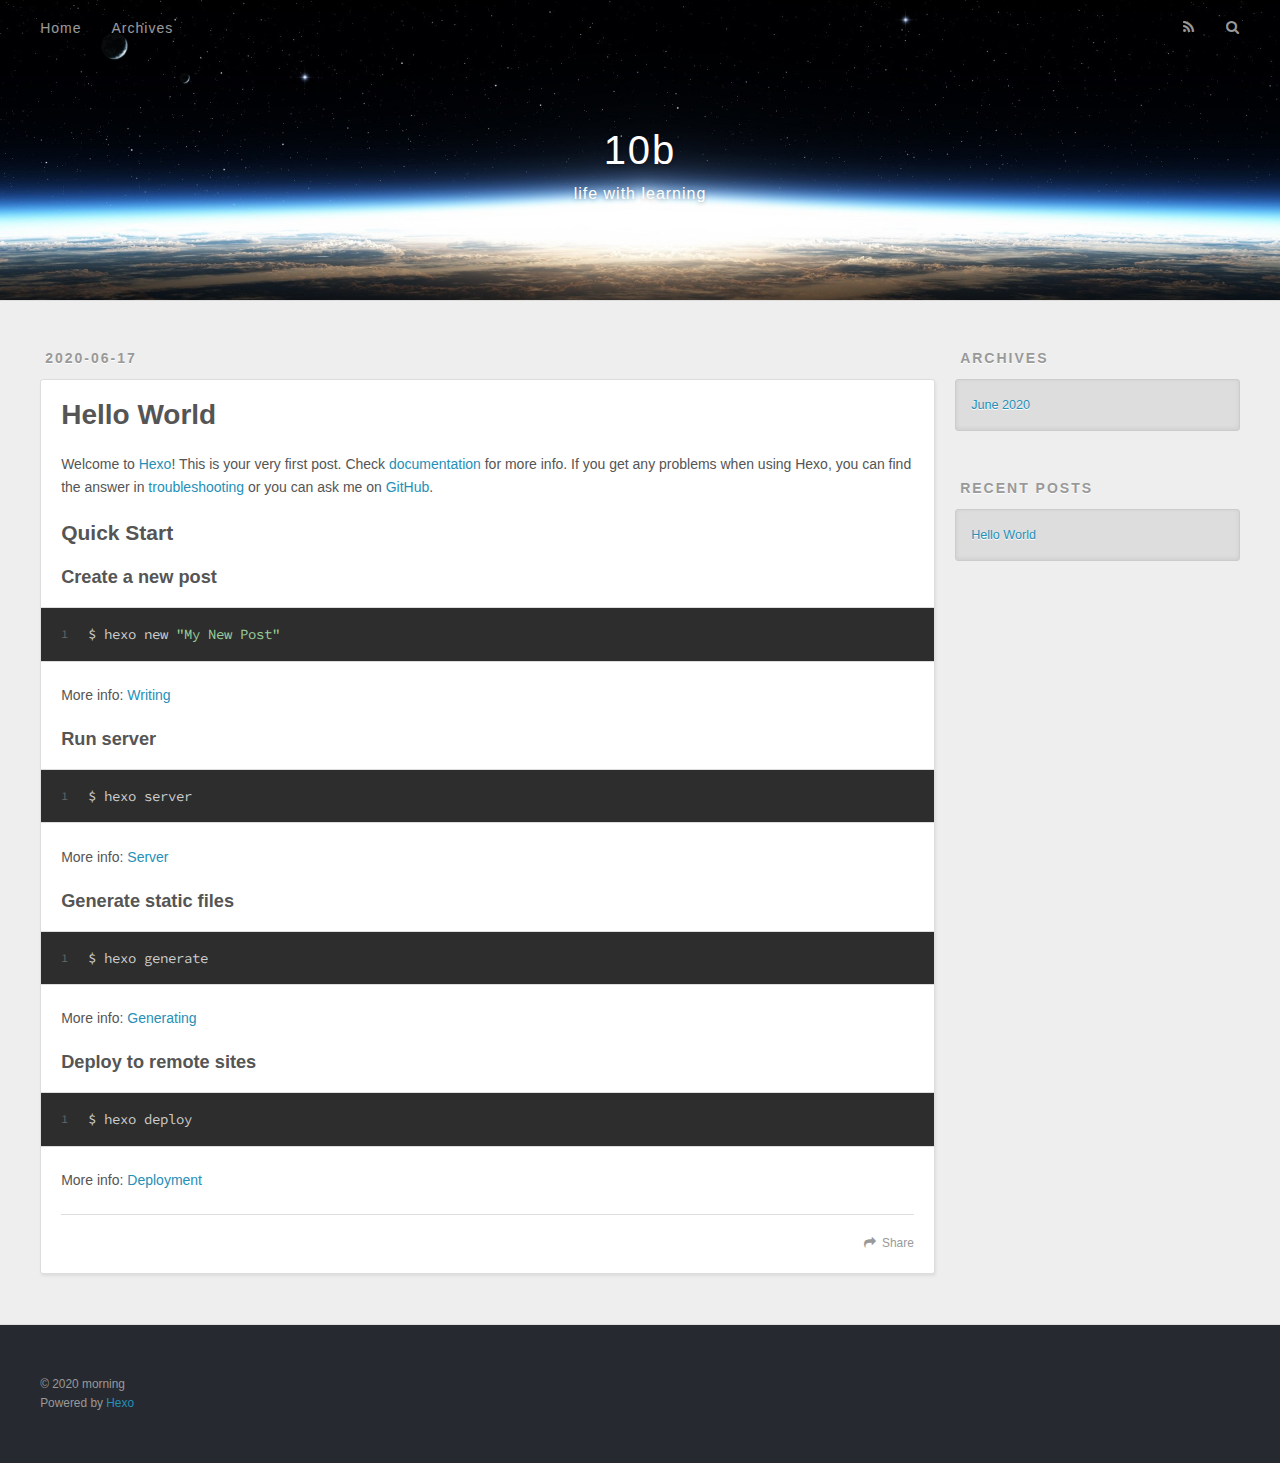
==== index.html @ f396c90d "Site updated: 2020-06-17 15:58:06" ====
<!DOCTYPE html>
<html>
<head>
  <meta charset="utf-8">
  

  
  <title>10b</title>
  <meta name="viewport" content="width=device-width, initial-scale=1, maximum-scale=1">
  <meta property="og:type" content="website">
<meta property="og:title" content="10b">
<meta property="og:url" content="http://morning19.github.io/index.html">
<meta property="og:site_name" content="10b">
<meta property="og:locale" content="en_US">
<meta property="article:author" content="morning">
<meta property="article:tag" content="coding">
<meta property="article:tag" content=" music">
<meta property="article:tag" content=" food">
<meta property="article:tag" content=" environment">
<meta name="twitter:card" content="summary">
  
    <link rel="alternate" href="/atom.xml" title="10b" type="application/atom+xml">
  
  
    <link rel="icon" href="/favicon.png">
  
  
    <link href="//fonts.googleapis.com/css?family=Source+Code+Pro" rel="stylesheet" type="text/css">
  
  
<link rel="stylesheet" href="/css/style.css">

<meta name="generator" content="Hexo 4.2.1"></head>

<body>
  <div id="container">
    <div id="wrap">
      <header id="header">
  <div id="banner"></div>
  <div id="header-outer" class="outer">
    <div id="header-title" class="inner">
      <h1 id="logo-wrap">
        <a href="/" id="logo">10b</a>
      </h1>
      
        <h2 id="subtitle-wrap">
          <a href="/" id="subtitle">life with learning</a>
        </h2>
      
    </div>
    <div id="header-inner" class="inner">
      <nav id="main-nav">
        <a id="main-nav-toggle" class="nav-icon"></a>
        
          <a class="main-nav-link" href="/">Home</a>
        
          <a class="main-nav-link" href="/archives">Archives</a>
        
      </nav>
      <nav id="sub-nav">
        
          <a id="nav-rss-link" class="nav-icon" href="/atom.xml" title="RSS Feed"></a>
        
        <a id="nav-search-btn" class="nav-icon" title="Search"></a>
      </nav>
      <div id="search-form-wrap">
        <form action="//google.com/search" method="get" accept-charset="UTF-8" class="search-form"><input type="search" name="q" class="search-form-input" placeholder="Search"><button type="submit" class="search-form-submit">&#xF002;</button><input type="hidden" name="sitesearch" value="http://morning19.github.io"></form>
      </div>
    </div>
  </div>
</header>
      <div class="outer">
        <section id="main">
  
    <article id="post-hello-world" class="article article-type-post" itemscope itemprop="blogPost">
  <div class="article-meta">
    <a href="/2020/06/17/hello-world/" class="article-date">
  <time datetime="2020-06-17T13:44:21.506Z" itemprop="datePublished">2020-06-17</time>
</a>
    
  </div>
  <div class="article-inner">
    
    
      <header class="article-header">
        
  
    <h1 itemprop="name">
      <a class="article-title" href="/2020/06/17/hello-world/">Hello World</a>
    </h1>
  

      </header>
    
    <div class="article-entry" itemprop="articleBody">
      
        <p>Welcome to <a href="https://hexo.io/" target="_blank" rel="noopener">Hexo</a>! This is your very first post. Check <a href="https://hexo.io/docs/" target="_blank" rel="noopener">documentation</a> for more info. If you get any problems when using Hexo, you can find the answer in <a href="https://hexo.io/docs/troubleshooting.html" target="_blank" rel="noopener">troubleshooting</a> or you can ask me on <a href="https://github.com/hexojs/hexo/issues" target="_blank" rel="noopener">GitHub</a>.</p>
<h2 id="Quick-Start"><a href="#Quick-Start" class="headerlink" title="Quick Start"></a>Quick Start</h2><h3 id="Create-a-new-post"><a href="#Create-a-new-post" class="headerlink" title="Create a new post"></a>Create a new post</h3><figure class="highlight bash"><table><tr><td class="gutter"><pre><span class="line">1</span><br></pre></td><td class="code"><pre><span class="line">$ hexo new <span class="string">"My New Post"</span></span><br></pre></td></tr></table></figure>

<p>More info: <a href="https://hexo.io/docs/writing.html" target="_blank" rel="noopener">Writing</a></p>
<h3 id="Run-server"><a href="#Run-server" class="headerlink" title="Run server"></a>Run server</h3><figure class="highlight bash"><table><tr><td class="gutter"><pre><span class="line">1</span><br></pre></td><td class="code"><pre><span class="line">$ hexo server</span><br></pre></td></tr></table></figure>

<p>More info: <a href="https://hexo.io/docs/server.html" target="_blank" rel="noopener">Server</a></p>
<h3 id="Generate-static-files"><a href="#Generate-static-files" class="headerlink" title="Generate static files"></a>Generate static files</h3><figure class="highlight bash"><table><tr><td class="gutter"><pre><span class="line">1</span><br></pre></td><td class="code"><pre><span class="line">$ hexo generate</span><br></pre></td></tr></table></figure>

<p>More info: <a href="https://hexo.io/docs/generating.html" target="_blank" rel="noopener">Generating</a></p>
<h3 id="Deploy-to-remote-sites"><a href="#Deploy-to-remote-sites" class="headerlink" title="Deploy to remote sites"></a>Deploy to remote sites</h3><figure class="highlight bash"><table><tr><td class="gutter"><pre><span class="line">1</span><br></pre></td><td class="code"><pre><span class="line">$ hexo deploy</span><br></pre></td></tr></table></figure>

<p>More info: <a href="https://hexo.io/docs/one-command-deployment.html" target="_blank" rel="noopener">Deployment</a></p>

      
    </div>
    <footer class="article-footer">
      <a data-url="http://morning19.github.io/2020/06/17/hello-world/" data-id="ckbjf736n0000l4v40rn9cacb" class="article-share-link">Share</a>
      
      
    </footer>
  </div>
  
</article>


  


</section>
        
          <aside id="sidebar">
  
    

  
    

  
    
  
    
  <div class="widget-wrap">
    <h3 class="widget-title">Archives</h3>
    <div class="widget">
      <ul class="archive-list"><li class="archive-list-item"><a class="archive-list-link" href="/archives/2020/06/">June 2020</a></li></ul>
    </div>
  </div>


  
    
  <div class="widget-wrap">
    <h3 class="widget-title">Recent Posts</h3>
    <div class="widget">
      <ul>
        
          <li>
            <a href="/2020/06/17/hello-world/">Hello World</a>
          </li>
        
      </ul>
    </div>
  </div>

  
</aside>
        
      </div>
      <footer id="footer">
  
  <div class="outer">
    <div id="footer-info" class="inner">
      &copy; 2020 morning<br>
      Powered by <a href="http://hexo.io/" target="_blank">Hexo</a>
    </div>
  </div>
</footer>
    </div>
    <nav id="mobile-nav">
  
    <a href="/" class="mobile-nav-link">Home</a>
  
    <a href="/archives" class="mobile-nav-link">Archives</a>
  
</nav>
    

<script src="//ajax.googleapis.com/ajax/libs/jquery/2.0.3/jquery.min.js"></script>


  
<link rel="stylesheet" href="/fancybox/jquery.fancybox.css">

  
<script src="/fancybox/jquery.fancybox.pack.js"></script>




<script src="/js/script.js"></script>




  </div>
</body>
</html>
---- css/style.css ----
body {
  width: 100%;
}
body:before,
body:after {
  content: "";
  display: table;
}
body:after {
  clear: both;
}
html,
body,
div,
span,
applet,
object,
iframe,
h1,
h2,
h3,
h4,
h5,
h6,
p,
blockquote,
pre,
a,
abbr,
acronym,
address,
big,
cite,
code,
del,
dfn,
em,
img,
ins,
kbd,
q,
s,
samp,
small,
strike,
strong,
sub,
sup,
tt,
var,
dl,
dt,
dd,
ol,
ul,
li,
fieldset,
form,
label,
legend,
table,
caption,
tbody,
tfoot,
thead,
tr,
th,
td {
  margin: 0;
  padding: 0;
  border: 0;
  outline: 0;
  font-weight: inherit;
  font-style: inherit;
  font-family: inherit;
  font-size: 100%;
  vertical-align: baseline;
}
body {
  line-height: 1;
  color: #000;
  background: #fff;
}
ol,
ul {
  list-style: none;
}
table {
  border-collapse: separate;
  border-spacing: 0;
  vertical-align: middle;
}
caption,
th,
td {
  text-align: left;
  font-weight: normal;
  vertical-align: middle;
}
a img {
  border: none;
}
input,
button {
  margin: 0;
  padding: 0;
}
input::-moz-focus-inner,
button::-moz-focus-inner {
  border: 0;
  padding: 0;
}
@font-face {
  font-family: FontAwesome;
  font-style: normal;
  font-weight: normal;
  src: url("fonts/fontawesome-webfont.eot?v=#4.0.3");
  src: url("fonts/fontawesome-webfont.eot?#iefix&v=#4.0.3") format("embedded-opentype"), url("fonts/fontawesome-webfont.woff?v=#4.0.3") format("woff"), url("fonts/fontawesome-webfont.ttf?v=#4.0.3") format("truetype"), url("fonts/fontawesome-webfont.svg#fontawesomeregular?v=#4.0.3") format("svg");
}
html,
body,
#container {
  height: 100%;
}
body {
  background: #eee;
  font: 14px -apple-system, BlinkMacSystemFont, "Segoe UI", "Roboto", "Oxygen", "Ubuntu", "Cantarell", "Fira Sans", "Droid Sans", "Helvetica Neue", sans-serif;
  -webkit-text-size-adjust: 100%;
}
.outer {
  max-width: 1220px;
  margin: 0 auto;
  padding: 0 20px;
}
.outer:before,
.outer:after {
  content: "";
  display: table;
}
.outer:after {
  clear: both;
}
.inner {
  display: inline;
  float: left;
  width: 98.33333333333333%;
  margin: 0 0.833333333333333%;
}
.left,
.alignleft {
  float: left;
}
.right,
.alignright {
  float: right;
}
.clear {
  clear: both;
}
#container {
  position: relative;
}
.mobile-nav-on {
  overflow: hidden;
}
#wrap {
  height: 100%;
  width: 100%;
  position: absolute;
  top: 0;
  left: 0;
  -webkit-transition: 0.2s ease-out;
  -moz-transition: 0.2s ease-out;
  -ms-transition: 0.2s ease-out;
  transition: 0.2s ease-out;
  z-index: 1;
  background: #eee;
}
.mobile-nav-on #wrap {
  left: 280px;
}
@media screen and (min-width: 768px) {
  #main {
    display: inline;
    float: left;
    width: 73.33333333333333%;
    margin: 0 0.833333333333333%;
  }
}
.article-date,
.article-category-link,
.archive-year,
.widget-title {
  text-decoration: none;
  text-transform: uppercase;
  letter-spacing: 2px;
  color: #999;
  margin-bottom: 1em;
  margin-left: 5px;
  line-height: 1em;
  text-shadow: 0 1px #fff;
  font-weight: bold;
}
.article-inner,
.archive-article-inner {
  background: #fff;
  -webkit-box-shadow: 1px 2px 3px #ddd;
  box-shadow: 1px 2px 3px #ddd;
  border: 1px solid #ddd;
  border-radius: 3px;
}
.article-entry h1,
.widget h1 {
  font-size: 2em;
}
.article-entry h2,
.widget h2 {
  font-size: 1.5em;
}
.article-entry h3,
.widget h3 {
  font-size: 1.3em;
}
.article-entry h4,
.widget h4 {
  font-size: 1.2em;
}
.article-entry h5,
.widget h5 {
  font-size: 1em;
}
.article-entry h6,
.widget h6 {
  font-size: 1em;
  color: #999;
}
.article-entry hr,
.widget hr {
  border: 1px dashed #ddd;
}
.article-entry strong,
.widget strong {
  font-weight: bold;
}
.article-entry em,
.widget em,
.article-entry cite,
.widget cite {
  font-style: italic;
}
.article-entry sup,
.widget sup,
.article-entry sub,
.widget sub {
  font-size: 0.75em;
  line-height: 0;
  position: relative;
  vertical-align: baseline;
}
.article-entry sup,
.widget sup {
  top: -0.5em;
}
.article-entry sub,
.widget sub {
  bottom: -0.2em;
}
.article-entry small,
.widget small {
  font-size: 0.85em;
}
.article-entry acronym,
.widget acronym,
.article-entry abbr,
.widget abbr {
  border-bottom: 1px dotted;
}
.article-entry ul,
.widget ul,
.article-entry ol,
.widget ol,
.article-entry dl,
.widget dl {
  margin: 0 20px;
  line-height: 1.6em;
}
.article-entry ul ul,
.widget ul ul,
.article-entry ol ul,
.widget ol ul,
.article-entry ul ol,
.widget ul ol,
.article-entry ol ol,
.widget ol ol {
  margin-top: 0;
  margin-bottom: 0;
}
.article-entry ul,
.widget ul {
  list-style: disc;
}
.article-entry ol,
.widget ol {
  list-style: decimal;
}
.article-entry dt,
.widget dt {
  font-weight: bold;
}
#header {
  height: 300px;
  position: relative;
  border-bottom: 1px solid #ddd;
}
#header:before,
#header:after {
  content: "";
  position: absolute;
  left: 0;
  right: 0;
  height: 40px;
}
#header:before {
  top: 0;
  background: -webkit-linear-gradient(rgba(0,0,0,0.2), transparent);
  background: -moz-linear-gradient(rgba(0,0,0,0.2), transparent);
  background: -ms-linear-gradient(rgba(0,0,0,0.2), transparent);
  background: linear-gradient(rgba(0,0,0,0.2), transparent);
}
#header:after {
  bottom: 0;
  background: -webkit-linear-gradient(transparent, rgba(0,0,0,0.2));
  background: -moz-linear-gradient(transparent, rgba(0,0,0,0.2));
  background: -ms-linear-gradient(transparent, rgba(0,0,0,0.2));
  background: linear-gradient(transparent, rgba(0,0,0,0.2));
}
#header-outer {
  height: 100%;
  position: relative;
}
#header-inner {
  position: relative;
  overflow: hidden;
}
#banner {
  position: absolute;
  top: 0;
  left: 0;
  width: 100%;
  height: 100%;
  background: url("images/banner.jpg") center #000;
  -webkit-background-size: cover;
  -moz-background-size: cover;
  background-size: cover;
  z-index: -1;
}
#header-title {
  text-align: center;
  height: 40px;
  position: absolute;
  top: 50%;
  left: 0;
  margin-top: -20px;
}
#logo,
#subtitle {
  text-decoration: none;
  color: #fff;
  font-weight: 300;
  text-shadow: 0 1px 4px rgba(0,0,0,0.3);
}
#logo {
  font-size: 40px;
  line-height: 40px;
  letter-spacing: 2px;
}
#subtitle {
  font-size: 16px;
  line-height: 16px;
  letter-spacing: 1px;
}
#subtitle-wrap {
  margin-top: 16px;
}
#main-nav {
  float: left;
  margin-left: -15px;
}
.nav-icon,
.main-nav-link {
  float: left;
  color: #fff;
  opacity: 0.6;
  text-decoration: none;
  text-shadow: 0 1px rgba(0,0,0,0.2);
  -webkit-transition: opacity 0.2s;
  -moz-transition: opacity 0.2s;
  -ms-transition: opacity 0.2s;
  transition: opacity 0.2s;
  display: block;
  padding: 20px 15px;
}
.nav-icon:hover,
.main-nav-link:hover {
  opacity: 1;
}
.nav-icon {
  font-family: FontAwesome;
  text-align: center;
  font-size: 14px;
  width: 14px;
  height: 14px;
  padding: 20px 15px;
  position: relative;
  cursor: pointer;
}
.main-nav-link {
  font-weight: 300;
  letter-spacing: 1px;
}
@media screen and (max-width: 479px) {
  .main-nav-link {
    display: none;
  }
}
#main-nav-toggle {
  display: none;
}
#main-nav-toggle:before {
  content: "\f0c9";
}
@media screen and (max-width: 479px) {
  #main-nav-toggle {
    display: block;
  }
}
#sub-nav {
  float: right;
  margin-right: -15px;
}
#nav-rss-link:before {
  content: "\f09e";
}
#nav-search-btn:before {
  content: "\f002";
}
#search-form-wrap {
  position: absolute;
  top: 15px;
  width: 150px;
  height: 30px;
  right: -150px;
  opacity: 0;
  -webkit-transition: 0.2s ease-out;
  -moz-transition: 0.2s ease-out;
  -ms-transition: 0.2s ease-out;
  transition: 0.2s ease-out;
}
#search-form-wrap.on {
  opacity: 1;
  right: 0;
}
@media screen and (max-width: 479px) {
  #search-form-wrap {
    width: 100%;
    right: -100%;
  }
}
.search-form {
  position: absolute;
  top: 0;
  left: 0;
  right: 0;
  background: #fff;
  padding: 5px 15px;
  border-radius: 15px;
  -webkit-box-shadow: 0 0 10px rgba(0,0,0,0.3);
  box-shadow: 0 0 10px rgba(0,0,0,0.3);
}
.search-form-input {
  border: none;
  background: none;
  color: #555;
  width: 100%;
  font: 13px -apple-system, BlinkMacSystemFont, "Segoe UI", "Roboto", "Oxygen", "Ubuntu", "Cantarell", "Fira Sans", "Droid Sans", "Helvetica Neue", sans-serif;
  outline: none;
}
.search-form-input::-webkit-search-results-decoration,
.search-form-input::-webkit-search-cancel-button {
  -webkit-appearance: none;
}
.search-form-submit {
  position: absolute;
  top: 50%;
  right: 10px;
  margin-top: -7px;
  font: 13px FontAwesome;
  border: none;
  background: none;
  color: #bbb;
  cursor: pointer;
}
.search-form-submit:hover,
.search-form-submit:focus {
  color: #777;
}
.article {
  margin: 50px 0;
}
.article-inner {
  overflow: hidden;
}
.article-meta:before,
.article-meta:after {
  content: "";
  display: table;
}
.article-meta:after {
  clear: both;
}
.article-date {
  float: left;
}
.article-category {
  float: left;
  line-height: 1em;
  color: #ccc;
  text-shadow: 0 1px #fff;
  margin-left: 8px;
}
.article-category:before {
  content: "\2022";
}
.article-category-link {
  margin: 0 12px 1em;
}
.article-header {
  padding: 20px 20px 0;
}
.article-title {
  text-decoration: none;
  font-size: 2em;
  font-weight: bold;
  color: #555;
  line-height: 1.1em;
  -webkit-transition: color 0.2s;
  -moz-transition: color 0.2s;
  -ms-transition: color 0.2s;
  transition: color 0.2s;
}
a.article-title:hover {
  color: #258fb8;
}
.article-entry {
  color: #555;
  padding: 0 20px;
}
.article-entry:before,
.article-entry:after {
  content: "";
  display: table;
}
.article-entry:after {
  clear: both;
}
.article-entry p,
.article-entry table {
  line-height: 1.6em;
  margin: 1.6em 0;
}
.article-entry h1,
.article-entry h2,
.article-entry h3,
.article-entry h4,
.article-entry h5,
.article-entry h6 {
  font-weight: bold;
}
.article-entry h1,
.article-entry h2,
.article-entry h3,
.article-entry h4,
.article-entry h5,
.article-entry h6 {
  line-height: 1.1em;
  margin: 1.1em 0;
}
.article-entry a {
  color: #258fb8;
  text-decoration: none;
}
.article-entry a:hover {
  text-decoration: underline;
}
.article-entry ul,
.article-entry ol,
.article-entry dl {
  margin-top: 1.6em;
  margin-bottom: 1.6em;
}
.article-entry img,
.article-entry video {
  max-width: 100%;
  height: auto;
  display: block;
  margin: auto;
}
.article-entry iframe {
  border: none;
}
.article-entry table {
  width: 100%;
  border-collapse: collapse;
  border-spacing: 0;
}
.article-entry th {
  font-weight: bold;
  border-bottom: 3px solid #ddd;
  padding-bottom: 0.5em;
}
.article-entry td {
  border-bottom: 1px solid #ddd;
  padding: 10px 0;
}
.article-entry blockquote {
  font-family: Georgia, "Times New Roman", serif;
  font-size: 1.4em;
  margin: 1.6em 20px;
  text-align: center;
}
.article-entry blockquote footer {
  font-size: 14px;
  margin: 1.6em 0;
  font-family: -apple-system, BlinkMacSystemFont, "Segoe UI", "Roboto", "Oxygen", "Ubuntu", "Cantarell", "Fira Sans", "Droid Sans", "Helvetica Neue", sans-serif;
}
.article-entry blockquote footer cite:before {
  content: "—";
  padding: 0 0.5em;
}
.article-entry .pullquote {
  text-align: left;
  width: 45%;
  margin: 0;
}
.article-entry .pullquote.left {
  margin-left: 0.5em;
  margin-right: 1em;
}
.article-entry .pullquote.right {
  margin-right: 0.5em;
  margin-left: 1em;
}
.article-entry .caption {
  color: #999;
  display: block;
  font-size: 0.9em;
  margin-top: 0.5em;
  position: relative;
  text-align: center;
}
.article-entry .video-container {
  position: relative;
  padding-top: 56.25%;
  height: 0;
  overflow: hidden;
}
.article-entry .video-container iframe,
.article-entry .video-container object,
.article-entry .video-container embed {
  position: absolute;
  top: 0;
  left: 0;
  width: 100%;
  height: 100%;
  margin-top: 0;
}
.article-more-link a {
  display: inline-block;
  line-height: 1em;
  padding: 6px 15px;
  border-radius: 15px;
  background: #eee;
  color: #999;
  text-shadow: 0 1px #fff;
  text-decoration: none;
}
.article-more-link a:hover {
  background: #258fb8;
  color: #fff;
  text-decoration: none;
  text-shadow: 0 1px #1e7293;
}
.article-footer {
  font-size: 0.85em;
  line-height: 1.6em;
  border-top: 1px solid #ddd;
  padding-top: 1.6em;
  margin: 0 20px 20px;
}
.article-footer:before,
.article-footer:after {
  content: "";
  display: table;
}
.article-footer:after {
  clear: both;
}
.article-footer a {
  color: #999;
  text-decoration: none;
}
.article-footer a:hover {
  color: #555;
}
.article-tag-list-item {
  float: left;
  margin-right: 10px;
}
.article-tag-list-link:before {
  content: "#";
}
.article-comment-link {
  float: right;
}
.article-comment-link:before {
  content: "\f075";
  font-family: FontAwesome;
  padding-right: 8px;
}
.article-share-link {
  cursor: pointer;
  float: right;
  margin-left: 20px;
}
.article-share-link:before {
  content: "\f064";
  font-family: FontAwesome;
  padding-right: 6px;
}
#article-nav {
  position: relative;
}
#article-nav:before,
#article-nav:after {
  content: "";
  display: table;
}
#article-nav:after {
  clear: both;
}
@media screen and (min-width: 768px) {
  #article-nav {
    margin: 50px 0;
  }
  #article-nav:before {
    width: 8px;
    height: 8px;
    position: absolute;
    top: 50%;
    left: 50%;
    margin-top: -4px;
    margin-left: -4px;
    content: "";
    border-radius: 50%;
    background: #ddd;
    -webkit-box-shadow: 0 1px 2px #fff;
    box-shadow: 0 1px 2px #fff;
  }
}
.article-nav-link-wrap {
  text-decoration: none;
  text-shadow: 0 1px #fff;
  color: #999;
  -webkit-box-sizing: border-box;
  -moz-box-sizing: border-box;
  box-sizing: border-box;
  margin-top: 50px;
  text-align: center;
  display: block;
}
.article-nav-link-wrap:hover {
  color: #555;
}
@media screen and (min-width: 768px) {
  .article-nav-link-wrap {
    width: 50%;
    margin-top: 0;
  }
}
@media screen and (min-width: 768px) {
  #article-nav-newer {
    float: left;
    text-align: right;
    padding-right: 20px;
  }
}
@media screen and (min-width: 768px) {
  #article-nav-older {
    float: right;
    text-align: left;
    padding-left: 20px;
  }
}
.article-nav-caption {
  text-transform: uppercase;
  letter-spacing: 2px;
  color: #ddd;
  line-height: 1em;
  font-weight: bold;
}
#article-nav-newer .article-nav-caption {
  margin-right: -2px;
}
.article-nav-title {
  font-size: 0.85em;
  line-height: 1.6em;
  margin-top: 0.5em;
}
.article-share-box {
  position: absolute;
  display: none;
  background: #fff;
  -webkit-box-shadow: 1px 2px 10px rgba(0,0,0,0.2);
  box-shadow: 1px 2px 10px rgba(0,0,0,0.2);
  border-radius: 3px;
  margin-left: -145px;
  overflow: hidden;
  z-index: 1;
}
.article-share-box.on {
  display: block;
}
.article-share-input {
  width: 100%;
  background: none;
  -webkit-box-sizing: border-box;
  -moz-box-sizing: border-box;
  box-sizing: border-box;
  font: 14px -apple-system, BlinkMacSystemFont, "Segoe UI", "Roboto", "Oxygen", "Ubuntu", "Cantarell", "Fira Sans", "Droid Sans", "Helvetica Neue", sans-serif;
  padding: 0 15px;
  color: #555;
  outline: none;
  border: 1px solid #ddd;
  border-radius: 3px 3px 0 0;
  height: 36px;
  line-height: 36px;
}
.article-share-links {
  background: #eee;
}
.article-share-links:before,
.article-share-links:after {
  content: "";
  display: table;
}
.article-share-links:after {
  clear: both;
}
.article-share-twitter,
.article-share-facebook,
.article-share-pinterest,
.article-share-google {
  width: 50px;
  height: 36px;
  display: block;
  float: left;
  position: relative;
  color: #999;
  text-shadow: 0 1px #fff;
}
.article-share-twitter:before,
.article-share-facebook:before,
.article-share-pinterest:before,
.article-share-google:before {
  font-size: 20px;
  font-family: FontAwesome;
  width: 20px;
  height: 20px;
  position: absolute;
  top: 50%;
  left: 50%;
  margin-top: -10px;
  margin-left: -10px;
  text-align: center;
}
.article-share-twitter:hover,
.article-share-facebook:hover,
.article-share-pinterest:hover,
.article-share-google:hover {
  color: #fff;
}
.article-share-twitter:before {
  content: "\f099";
}
.article-share-twitter:hover {
  background: #00aced;
  text-shadow: 0 1px #008abe;
}
.article-share-facebook:before {
  content: "\f09a";
}
.article-share-facebook:hover {
  background: #3b5998;
  text-shadow: 0 1px #2f477a;
}
.article-share-pinterest:before {
  content: "\f0d2";
}
.article-share-pinterest:hover {
  background: #cb2027;
  text-shadow: 0 1px #a21a1f;
}
.article-share-google:before {
  content: "\f0d5";
}
.article-share-google:hover {
  background: #dd4b39;
  text-shadow: 0 1px #be3221;
}
.article-gallery {
  background: #000;
  position: relative;
}
.article-gallery-photos {
  position: relative;
  overflow: hidden;
}
.article-gallery-img {
  display: none;
  max-width: 100%;
}
.article-gallery-img:first-child {
  display: block;
}
.article-gallery-img.loaded {
  position: absolute;
  display: block;
}
.article-gallery-img img {
  display: block;
  max-width: 100%;
  margin: 0 auto;
}
#comments {
  background: #fff;
  -webkit-box-shadow: 1px 2px 3px #ddd;
  box-shadow: 1px 2px 3px #ddd;
  padding: 20px;
  border: 1px solid #ddd;
  border-radius: 3px;
  margin: 50px 0;
}
#comments a {
  color: #258fb8;
}
.archives-wrap {
  margin: 50px 0;
}
.archives:before,
.archives:after {
  content: "";
  display: table;
}
.archives:after {
  clear: both;
}
.archive-year-wrap {
  margin-bottom: 1em;
}
.archives {
  -webkit-column-gap: 10px;
  -moz-column-gap: 10px;
  column-gap: 10px;
}
@media screen and (min-width: 480px) and (max-width: 767px) {
  .archives {
    -webkit-column-count: 2;
    -moz-column-count: 2;
    column-count: 2;
  }
}
@media screen and (min-width: 768px) {
  .archives {
    -webkit-column-count: 3;
    -moz-column-count: 3;
    column-count: 3;
  }
}
.archive-article {
  -webkit-column-break-inside: avoid;
  page-break-inside: avoid;
  overflow: hidden;
  break-inside: avoid-column;
}
.archive-article-inner {
  padding: 10px;
  margin-bottom: 15px;
}
.archive-article-title {
  text-decoration: none;
  font-weight: bold;
  color: #555;
  -webkit-transition: color 0.2s;
  -moz-transition: color 0.2s;
  -ms-transition: color 0.2s;
  transition: color 0.2s;
  line-height: 1.6em;
}
.archive-article-title:hover {
  color: #258fb8;
}
.archive-article-footer {
  margin-top: 1em;
}
.archive-article-date {
  color: #999;
  text-decoration: none;
  font-size: 0.85em;
  line-height: 1em;
  margin-bottom: 0.5em;
  display: block;
}
#page-nav {
  margin: 50px auto;
  background: #fff;
  -webkit-box-shadow: 1px 2px 3px #ddd;
  box-shadow: 1px 2px 3px #ddd;
  border: 1px solid #ddd;
  border-radius: 3px;
  text-align: center;
  color: #999;
  overflow: hidden;
}
#page-nav:before,
#page-nav:after {
  content: "";
  display: table;
}
#page-nav:after {
  clear: both;
}
#page-nav a,
#page-nav span {
  padding: 10px 20px;
  line-height: 1;
  height: 2ex;
}
#page-nav a {
  color: #999;
  text-decoration: none;
}
#page-nav a:hover {
  background: #999;
  color: #fff;
}
#page-nav .prev {
  float: left;
}
#page-nav .next {
  float: right;
}
#page-nav .page-number {
  display: inline-block;
}
@media screen and (max-width: 479px) {
  #page-nav .page-number {
    display: none;
  }
}
#page-nav .current {
  color: #555;
  font-weight: bold;
}
#page-nav .space {
  color: #ddd;
}
#footer {
  background: #262a30;
  padding: 50px 0;
  border-top: 1px solid #ddd;
  color: #999;
}
#footer a {
  color: #258fb8;
  text-decoration: none;
}
#footer a:hover {
  text-decoration: underline;
}
#footer-info {
  line-height: 1.6em;
  font-size: 0.85em;
}
.article-entry pre,
.article-entry .highlight {
  background: #2d2d2d;
  margin: 0 -20px;
  padding: 15px 20px;
  border-style: solid;
  border-color: #ddd;
  border-width: 1px 0;
  overflow: auto;
  color: #ccc;
  line-height: 22.400000000000002px;
}
.article-entry .highlight .gutter pre,
.article-entry .gist .gist-file .gist-data .line-numbers {
  color: #666;
  font-size: 0.85em;
}
.article-entry pre,
.article-entry code {
  font-family: "Source Code Pro", Consolas, Monaco, Menlo, Consolas, monospace;
}
.article-entry code {
  background: #eee;
  text-shadow: 0 1px #fff;
  padding: 0 0.3em;
}
.article-entry pre code {
  background: none;
  text-shadow: none;
  padding: 0;
}
.article-entry .highlight pre {
  border: none;
  margin: 0;
  padding: 0;
}
.article-entry .highlight table {
  margin: 0;
  width: auto;
}
.article-entry .highlight td {
  border: none;
  padding: 0;
}
.article-entry .highlight figcaption {
  font-size: 0.85em;
  color: #999;
  line-height: 1em;
  margin-bottom: 1em;
}
.article-entry .highlight figcaption:before,
.article-entry .highlight figcaption:after {
  content: "";
  display: table;
}
.article-entry .highlight figcaption:after {
  clear: both;
}
.article-entry .highlight figcaption a {
  float: right;
}
.article-entry .highlight .gutter pre {
  text-align: right;
  padding-right: 20px;
}
.article-entry .highlight .line {
  height: 22.400000000000002px;
}
.article-entry .highlight .line.marked {
  background: #515151;
}
.article-entry .gist {
  margin: 0 -20px;
  border-style: solid;
  border-color: #ddd;
  border-width: 1px 0;
  background: #2d2d2d;
  padding: 15px 20px 15px 0;
}
.article-entry .gist .gist-file {
  border: none;
  font-family: "Source Code Pro", Consolas, Monaco, Menlo, Consolas, monospace;
  margin: 0;
}
.article-entry .gist .gist-file .gist-data {
  background: none;
  border: none;
}
.article-entry .gist .gist-file .gist-data .line-numbers {
  background: none;
  border: none;
  padding: 0 20px 0 0;
}
.article-entry .gist .gist-file .gist-data .line-data {
  padding: 0 !important;
}
.article-entry .gist .gist-file .highlight {
  margin: 0;
  padding: 0;
  border: none;
}
.article-entry .gist .gist-file .gist-meta {
  background: #2d2d2d;
  color: #999;
  font: 0.85em -apple-system, BlinkMacSystemFont, "Segoe UI", "Roboto", "Oxygen", "Ubuntu", "Cantarell", "Fira Sans", "Droid Sans", "Helvetica Neue", sans-serif;
  text-shadow: 0 0;
  padding: 0;
  margin-top: 1em;
  margin-left: 20px;
}
.article-entry .gist .gist-file .gist-meta a {
  color: #258fb8;
  font-weight: normal;
}
.article-entry .gist .gist-file .gist-meta a:hover {
  text-decoration: underline;
}
pre .comment,
pre .title {
  color: #999;
}
pre .variable,
pre .attribute,
pre .tag,
pre .regexp,
pre .ruby .constant,
pre .xml .tag .title,
pre .xml .pi,
pre .xml .doctype,
pre .html .doctype,
pre .css .id,
pre .css .class,
pre .css .pseudo {
  color: #f2777a;
}
pre .number,
pre .preprocessor,
pre .built_in,
pre .literal,
pre .params,
pre .constant {
  color: #f99157;
}
pre .class,
pre .ruby .class .title,
pre .css .rules .attribute {
  color: #9c9;
}
pre .string,
pre .value,
pre .inheritance,
pre .header,
pre .ruby .symbol,
pre .xml .cdata {
  color: #9c9;
}
pre .css .hexcolor {
  color: #6cc;
}
pre .function,
pre .python .decorator,
pre .python .title,
pre .ruby .function .title,
pre .ruby .title .keyword,
pre .perl .sub,
pre .javascript .title,
pre .coffeescript .title {
  color: #69c;
}
pre .keyword,
pre .javascript .function {
  color: #c9c;
}
@media screen and (max-width: 479px) {
  #mobile-nav {
    position: absolute;
    top: 0;
    left: 0;
    width: 280px;
    height: 100%;
    background: #191919;
    border-right: 1px solid #fff;
  }
}
@media screen and (max-width: 479px) {
  .mobile-nav-link {
    display: block;
    color: #999;
    text-decoration: none;
    padding: 15px 20px;
    font-weight: bold;
  }
  .mobile-nav-link:hover {
    color: #fff;
  }
}
@media screen and (min-width: 768px) {
  #sidebar {
    display: inline;
    float: left;
    width: 23.333333333333332%;
    margin: 0 0.833333333333333%;
  }
}
.widget-wrap {
  margin: 50px 0;
}
.widget {
  color: #777;
  text-shadow: 0 1px #fff;
  background: #ddd;
  -webkit-box-shadow: 0 -1px 4px #ccc inset;
  box-shadow: 0 -1px 4px #ccc inset;
  border: 1px solid #ccc;
  padding: 15px;
  border-radius: 3px;
}
.widget a {
  color: #258fb8;
  text-decoration: none;
}
.widget a:hover {
  text-decoration: underline;
}
.widget ul ul,
.widget ol ul,
.widget dl ul,
.widget ul ol,
.widget ol ol,
.widget dl ol,
.widget ul dl,
.widget ol dl,
.widget dl dl {
  margin-left: 15px;
  list-style: disc;
}
.widget {
  line-height: 1.6em;
  word-wrap: break-word;
  font-size: 0.9em;
}
.widget ul,
.widget ol {
  list-style: none;
  margin: 0;
}
.widget ul ul,
.widget ol ul,
.widget ul ol,
.widget ol ol {
  margin: 0 20px;
}
.widget ul ul,
.widget ol ul {
  list-style: disc;
}
.widget ul ol,
.widget ol ol {
  list-style: decimal;
}
.category-list-count,
.tag-list-count,
.archive-list-count {
  padding-left: 5px;
  color: #999;
  font-size: 0.85em;
}
.category-list-count:before,
.tag-list-count:before,
.archive-list-count:before {
  content: "(";
}
.category-list-count:after,
.tag-list-count:after,
.archive-list-count:after {
  content: ")";
}
.tagcloud a {
  margin-right: 5px;
  display: inline-block;
}
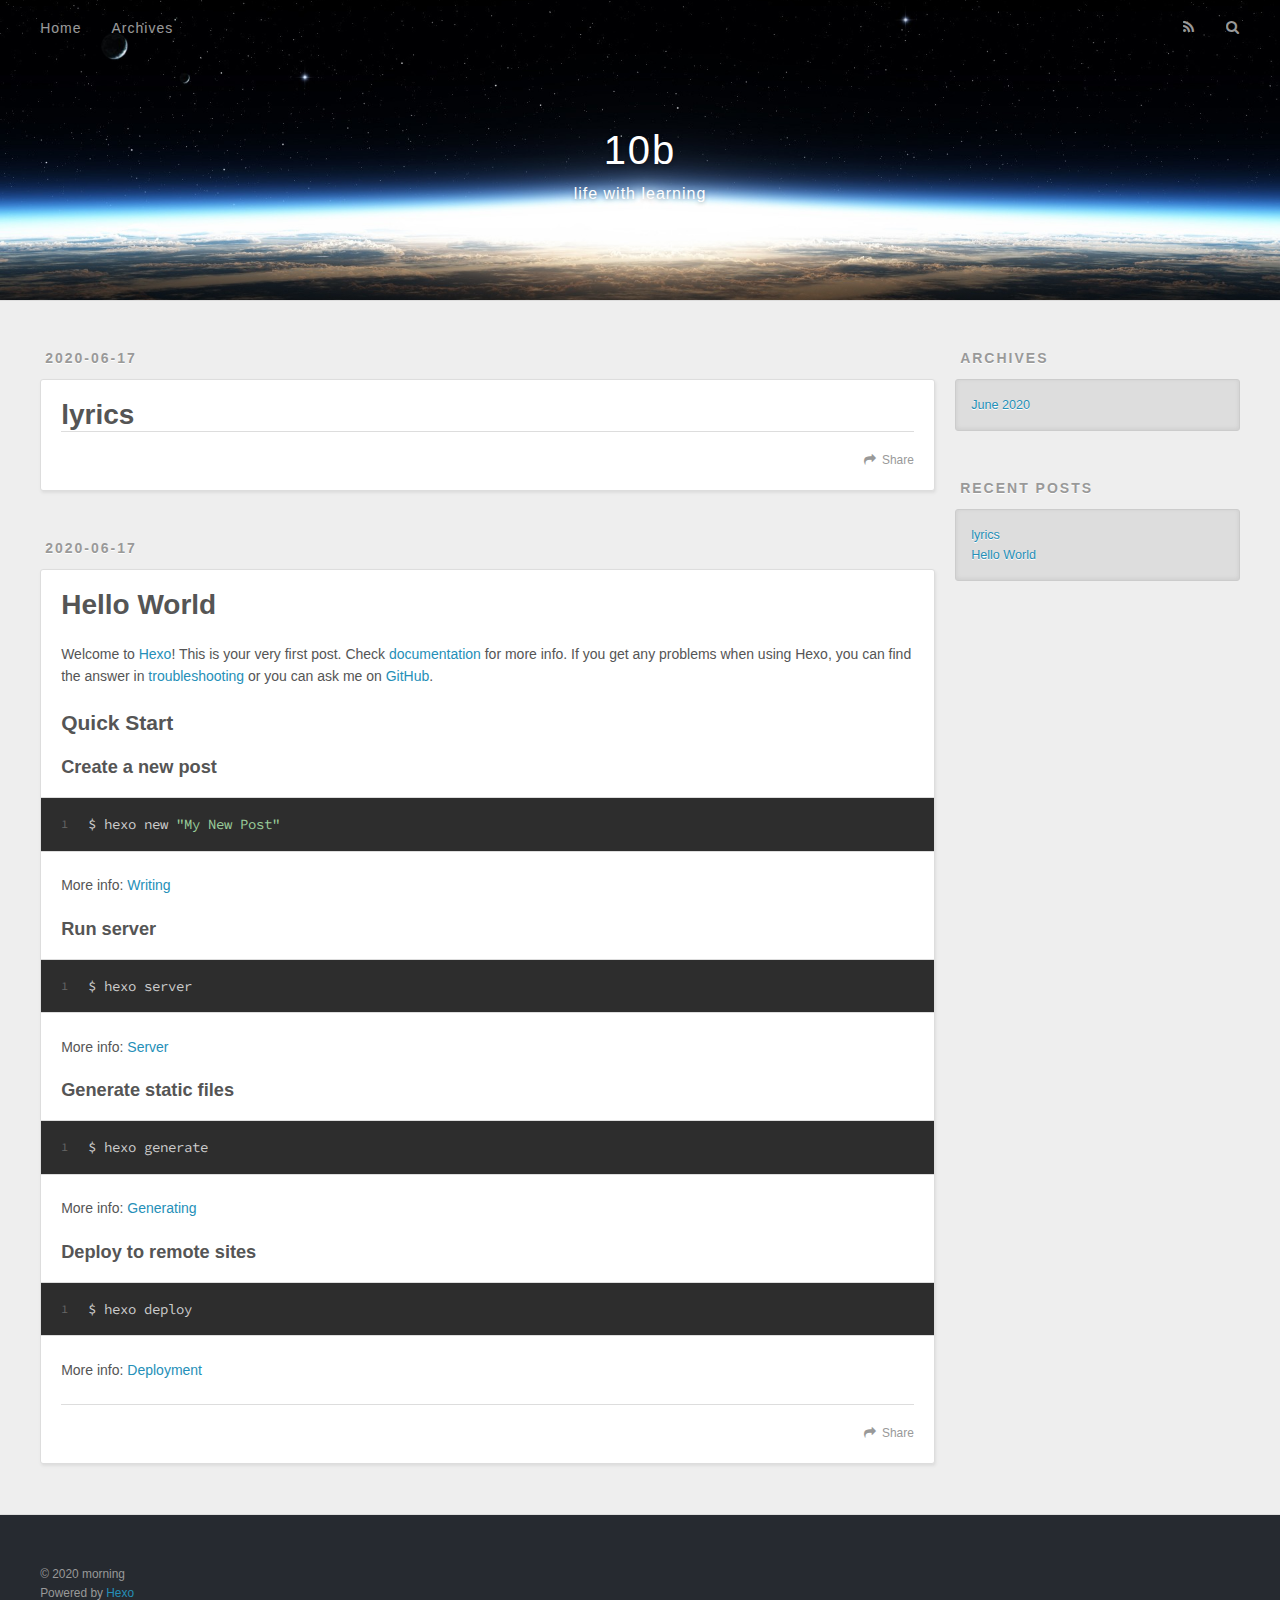
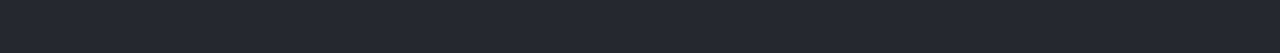
==== commit d5c1f12d: "Site updated: 2020-06-17 17:01:29" ====
--- a/index.html
+++ b/index.html
@@ -72,6 +72,42 @@
       <div class="outer">
         <section id="main">
   
+    <article id="post-lyrics" class="article article-type-post" itemscope itemprop="blogPost">
+  <div class="article-meta">
+    <a href="/2020/06/17/lyrics/" class="article-date">
+  <time datetime="2020-06-17T14:50:49.000Z" itemprop="datePublished">2020-06-17</time>
+</a>
+    
+  </div>
+  <div class="article-inner">
+    
+    
+      <header class="article-header">
+        
+  
+    <h1 itemprop="name">
+      <a class="article-title" href="/2020/06/17/lyrics/">lyrics</a>
+    </h1>
+  
+
+      </header>
+    
+    <div class="article-entry" itemprop="articleBody">
+      
+        
+      
+    </div>
+    <footer class="article-footer">
+      <a data-url="http://morning19.github.io/2020/06/17/lyrics/" data-id="ckbjhgpbu0000sgv45bn44gtr" class="article-share-link">Share</a>
+      
+      
+    </footer>
+  </div>
+  
+</article>
+
+
+  
     <article id="post-hello-world" class="article article-type-post" itemscope itemprop="blogPost">
   <div class="article-meta">
     <a href="/2020/06/17/hello-world/" class="article-date">
@@ -111,7 +147,7 @@
       
     </div>
     <footer class="article-footer">
-      <a data-url="http://morning19.github.io/2020/06/17/hello-world/" data-id="ckbjf736n0000l4v40rn9cacb" class="article-share-link">Share</a>
+      <a data-url="http://morning19.github.io/2020/06/17/hello-world/" data-id="ckbjhgpc00001sgv4enla9znn" class="article-share-link">Share</a>
       
       
     </footer>
@@ -152,6 +188,10 @@
       <ul>
         
           <li>
+            <a href="/2020/06/17/lyrics/">lyrics</a>
+          </li>
+        
+          <li>
             <a href="/2020/06/17/hello-world/">Hello World</a>
           </li>
         
